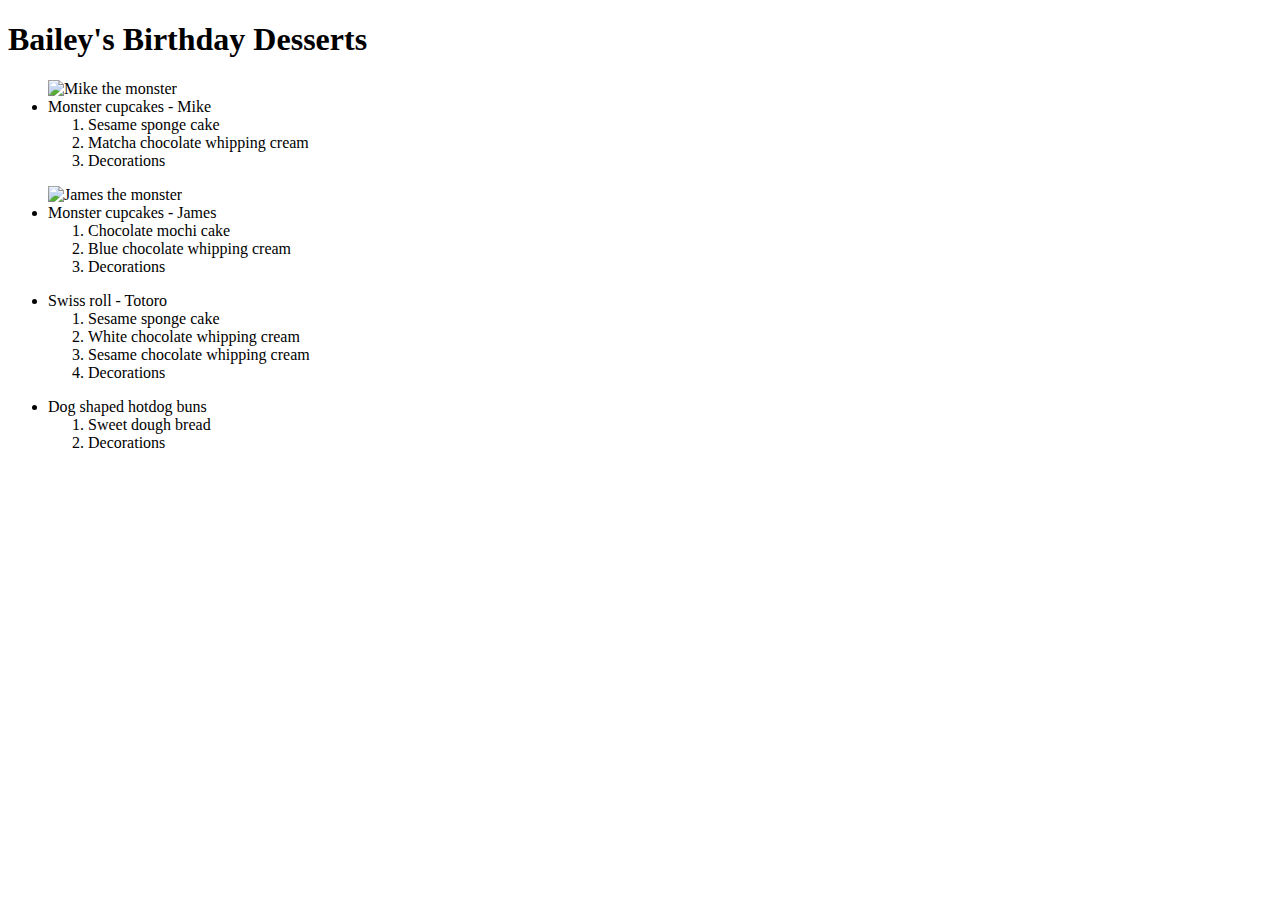
==== index.html @ 33ad0f2d "adding files structure" ====
<!DOCTYPE html>
<html lang="en">
<head>
  <meta charset="UTF-8">
  <meta http-equiv="X-UA-Compatible" content="IE=edge">
  <meta name="viewport" content="width=device-width, initial-scale=1.0">
  <title>Testing-Recipes</title>
</head>
<body>
  <h1>Bailey's Birthday Desserts</h1>
  <ul>
    <img src="./images/mike-monster.jpg" alt="Mike the monster" width="250">
    <li>Monster cupcakes - Mike</li>
      <ol>
        <li>Sesame sponge cake</li>
        <li>Matcha chocolate whipping cream</li>
        <li>Decorations</li>
      </ol>
  </ul>
  <ul>
    <img src="./images/james-monster.jpg" alt="James the monster" height="250">
    <li>Monster cupcakes - James</li>
      <ol>
        <li>Chocolate mochi cake</li>
        <li>Blue chocolate whipping cream</li>
        <li>Decorations</li>
      </ol>
  </ul>
  <ul>
    <li>Swiss roll - Totoro</li>
      <ol>
        <li>Sesame sponge cake</li>
        <li>White chocolate whipping cream</li>
        <li>Sesame chocolate whipping cream</li>
        <li>Decorations</li>
      </ol>
  </ul>
  <ul>
    <li>Dog shaped hotdog buns</li>
      <ol>
        <li>Sweet dough bread</li>
        <li>Decorations</li>
      </ol>
  </ul>
</body>
</html>
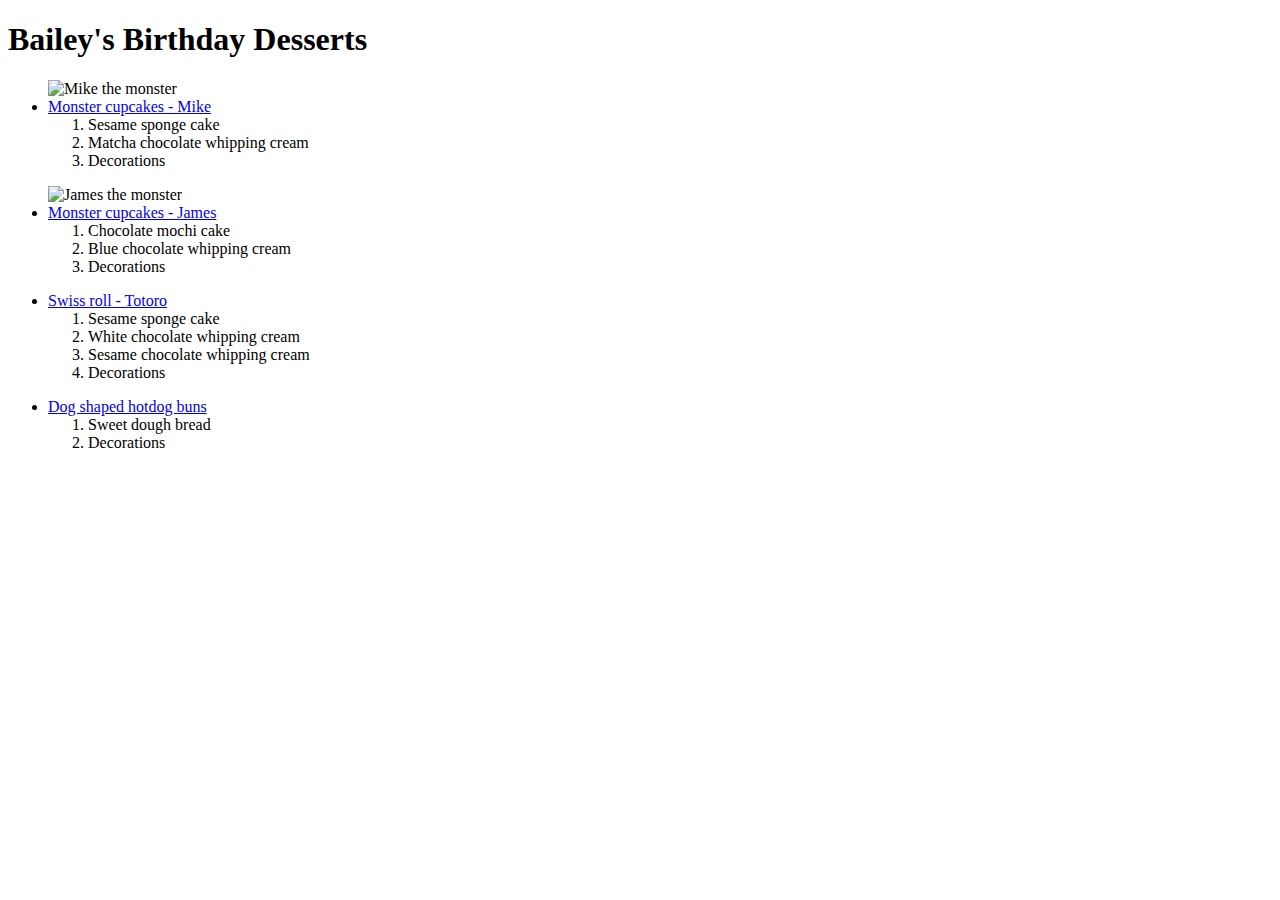
==== commit 7383ed55: "Linking home page and other recipe pages" ====
--- a/index.html
+++ b/index.html
@@ -10,7 +10,7 @@
   <h1>Bailey's Birthday Desserts</h1>
   <ul>
     <img src="./images/mike-monster.jpg" alt="Mike the monster" width="250">
-    <li>Monster cupcakes - Mike</li>
+    <li><a href="./recipes/mike-cupcake-deco.html">Monster cupcakes - Mike</a></li>
       <ol>
         <li>Sesame sponge cake</li>
         <li>Matcha chocolate whipping cream</li>
@@ -19,7 +19,7 @@
   </ul>
   <ul>
     <img src="./images/james-monster.jpg" alt="James the monster" height="250">
-    <li>Monster cupcakes - James</li>
+    <li><a href="./recipes/james-cupcake-deco.html">Monster cupcakes - James</a></li>
       <ol>
         <li>Chocolate mochi cake</li>
         <li>Blue chocolate whipping cream</li>
@@ -27,7 +27,7 @@
       </ol>
   </ul>
   <ul>
-    <li>Swiss roll - Totoro</li>
+    <li><a href="./recipes/swiss-roll-deco.html">Swiss roll - Totoro</a></li>
       <ol>
         <li>Sesame sponge cake</li>
         <li>White chocolate whipping cream</li>
@@ -36,7 +36,7 @@
       </ol>
   </ul>
   <ul>
-    <li>Dog shaped hotdog buns</li>
+    <li><a href="./recipes/hot-dog-bun-deco.html">Dog shaped hotdog buns</a></li>
       <ol>
         <li>Sweet dough bread</li>
         <li>Decorations</li>
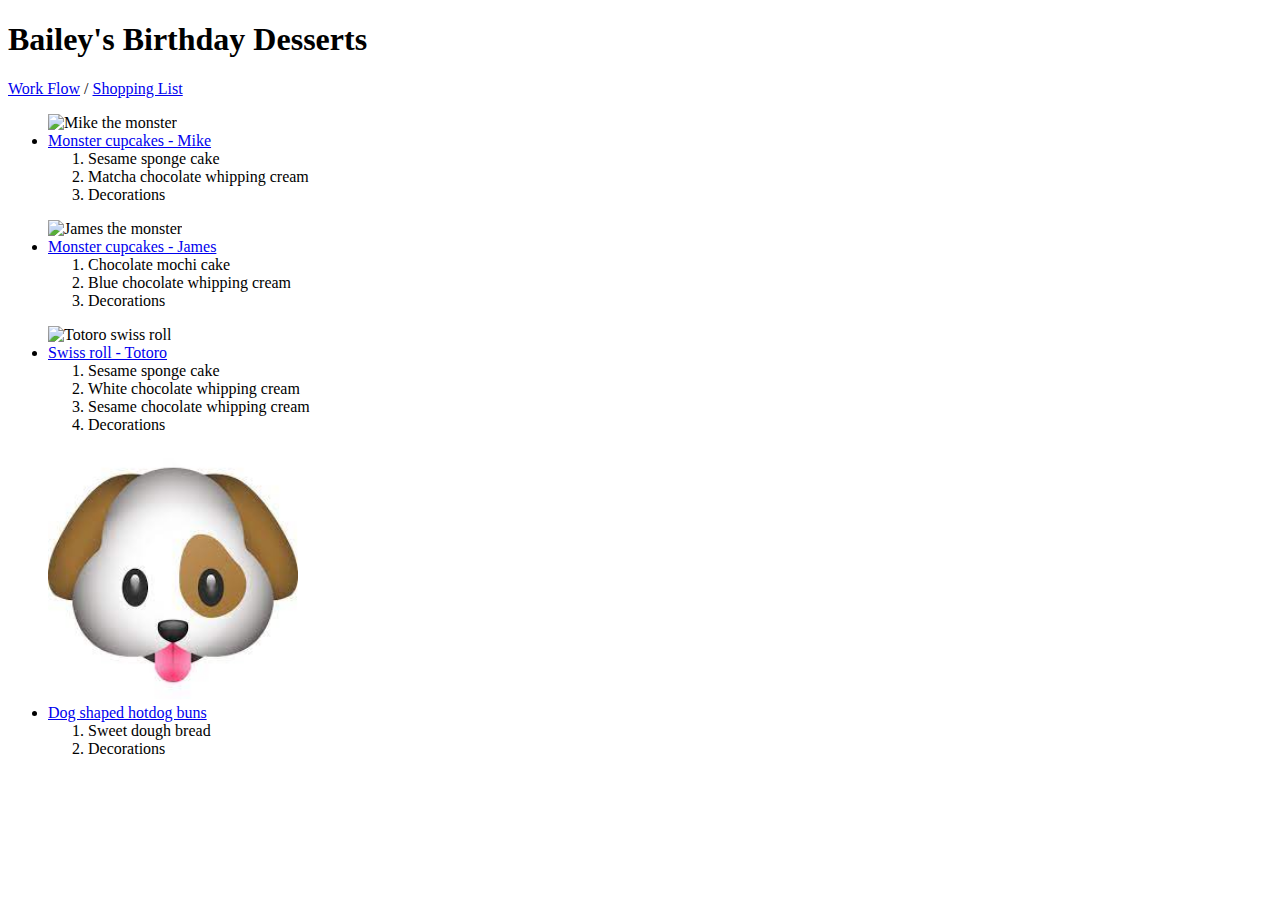
==== commit cfae71b9: "Adding and linking dog's image to home page" ====
--- a/index.html
+++ b/index.html
@@ -8,6 +8,7 @@
 </head>
 <body>
   <h1>Bailey's Birthday Desserts</h1>
+  <p><a href="./plans/working-flow.html">Work Flow</a> / <a href="./plans/shopping-list.html">Shopping List</a></p>
   <ul>
     <img src="./images/mike-monster.jpg" alt="Mike the monster" width="250">
     <li><a href="./recipes/mike-cupcake-deco.html">Monster cupcakes - Mike</a></li>
@@ -27,6 +28,7 @@
       </ol>
   </ul>
   <ul>
+    <img src="./images/totoro.jpeg" alt="Totoro swiss roll" height="250">
     <li><a href="./recipes/swiss-roll-deco.html">Swiss roll - Totoro</a></li>
       <ol>
         <li>Sesame sponge cake</li>
@@ -36,6 +38,7 @@
       </ol>
   </ul>
   <ul>
+    <img src="./images/dog-emoji.jpeg" alt="Dog emoji" height="250">
     <li><a href="./recipes/hot-dog-bun-deco.html">Dog shaped hotdog buns</a></li>
       <ol>
         <li>Sweet dough bread</li>
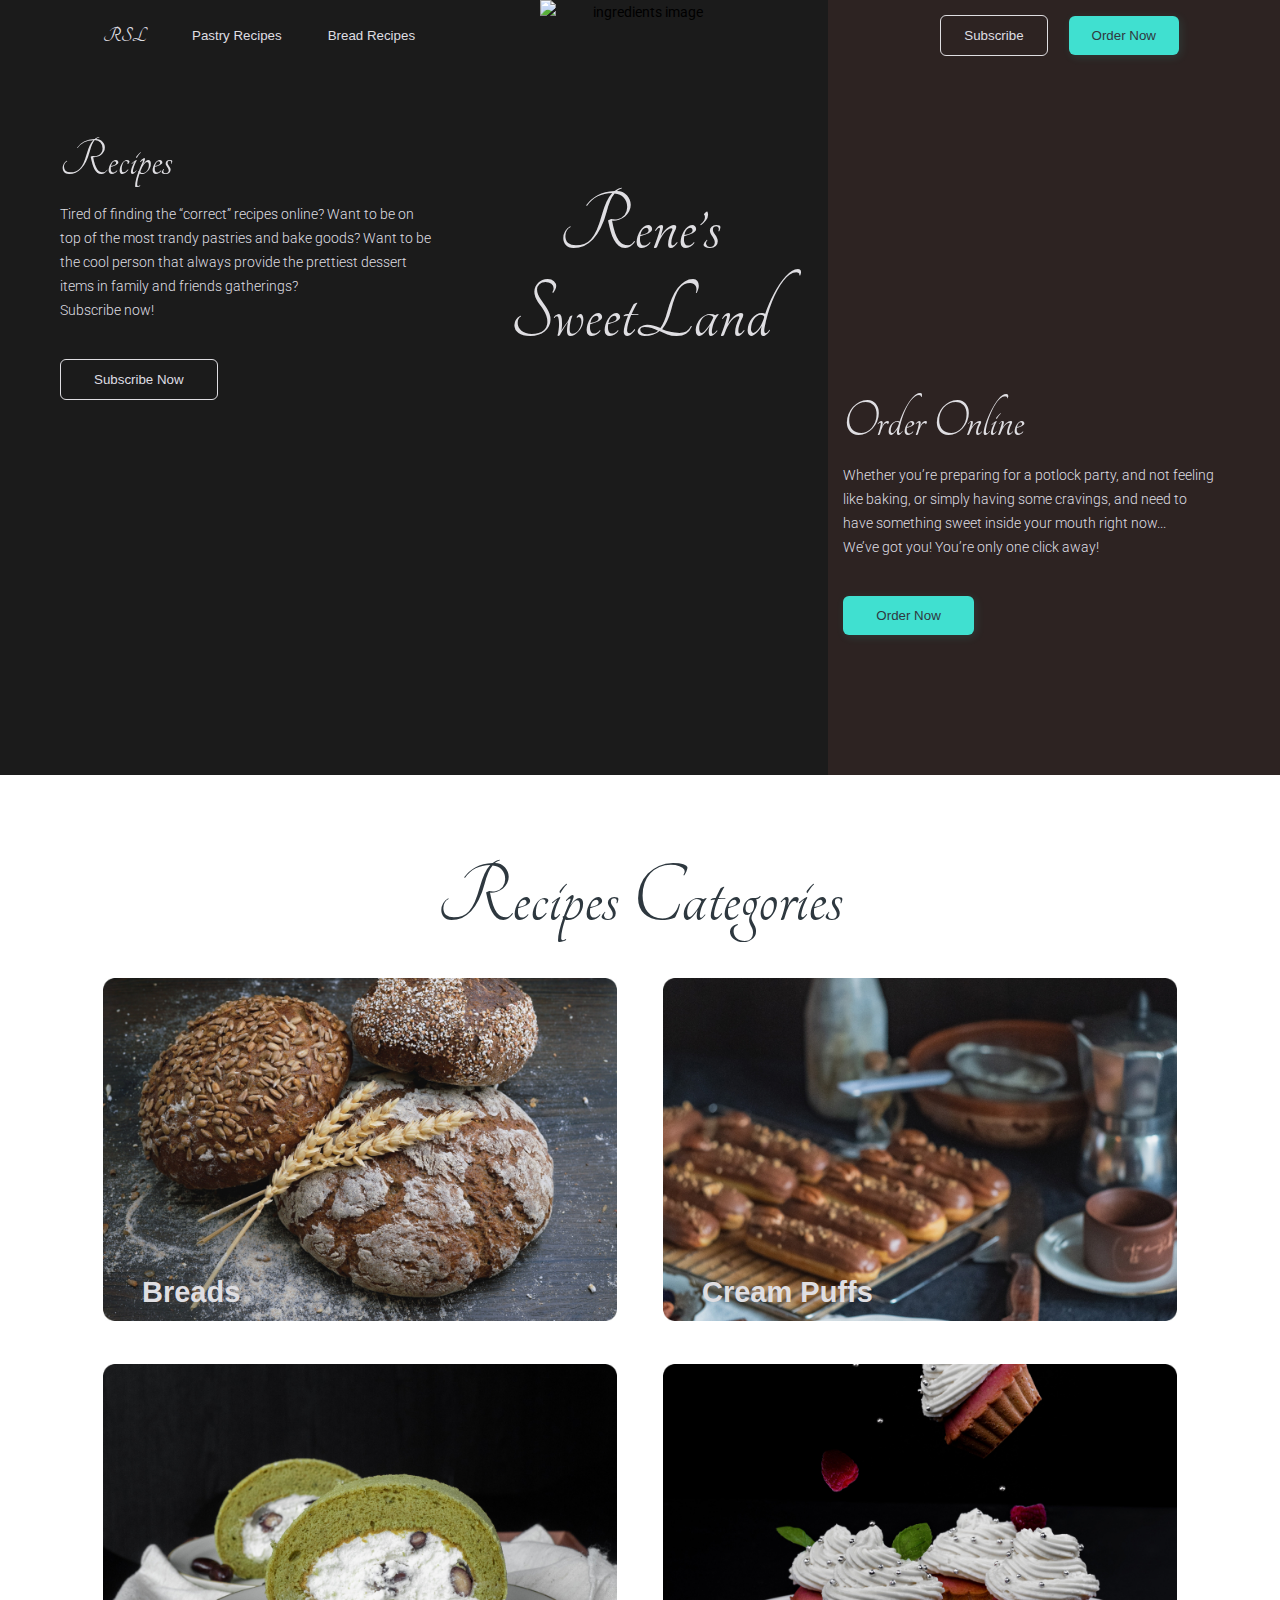
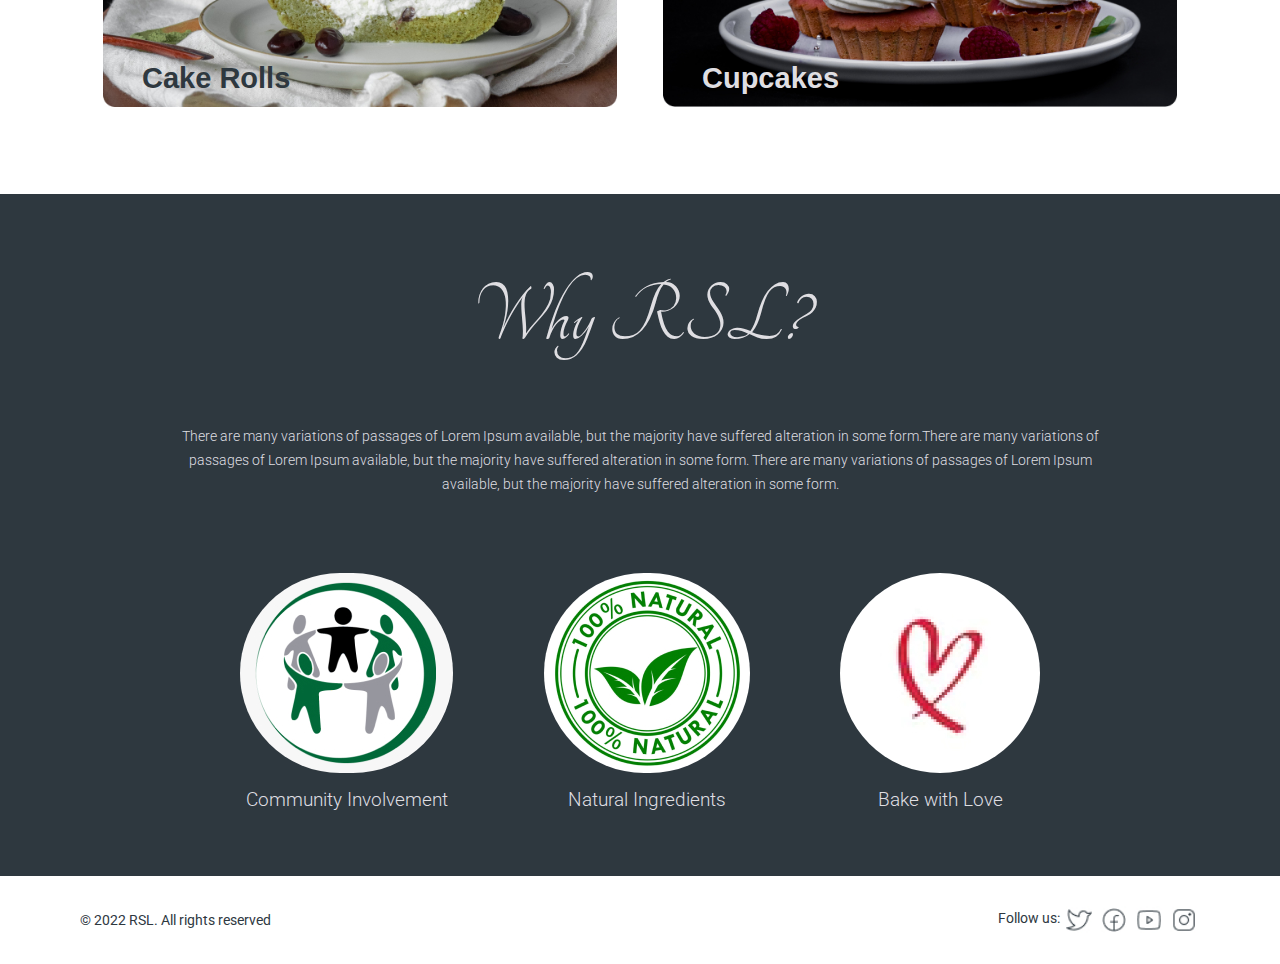
==== commit 6500d1c4: "rsl landing page html and css" ====
--- a/index.html
+++ b/index.html
@@ -4,13 +4,118 @@
   <meta charset="UTF-8">
   <meta http-equiv="X-UA-Compatible" content="IE=edge">
   <meta name="viewport" content="width=device-width, initial-scale=1.0">
-  <title>Testing-Recipes</title>
+  <title>RSL</title>
+  <link href="https://fonts.googleapis.com/css?family=Tangerine:regular,700" rel="stylesheet" />
+  <link href="https://fonts.googleapis.com/css?family=Roboto:100,100italic,300,300italic,regular,italic,500,500italic,700,700italic,900,900italic" rel="stylesheet" />
+  <link rel="stylesheet" href="style.css">
 </head>
 <body>
-  <h1>Bailey's Birthday Desserts</h1>
-  <p><a href="./plans/working-flow.html">Work Flow</a> / <a href="./plans/shopping-list.html">Shopping List</a></p>
-  <ul>
-    <img src="./images/mike-monster.jpg" alt="Mike the monster" width="250">
+  <!-- --------------------------------------------NavBar-------------------------------------------- -->
+  <nav>
+    <ul class="menu">
+      <li class="logo-wrapper">
+        <button class="logo tangerine text-white" href="index.html">
+          <h3>RSL</h3>
+        </button>
+      </li>
+      <li>
+        <button href="#pastryrecipes">Pastry Recipes</button>
+      </li>
+      <li>
+        <button href="#breadrecipes">Bread Recipes</button>
+      </li>
+      </ul>
+      <ul class="menu float-right">
+      <li>
+        <button class="button-secondary" href="#subscribe">Subscribe</button>
+      </li>
+      <li>
+        <button class="button-primary" href="#orderNow">Order Now</button>
+      </li>
+    </ul>
+  </nav>
+  <!-- --------------------------------------------Header-------------------------------------------- -->
+  <main class="header-wrapper">
+    <div class="header-left text-white">
+      <h2 class="tangerine">Recipes</h2>
+      <h5>Tired of finding the “correct” recipes online? Want to be on top of the most trandy pastries and bake goods? Want to be the cool person that always provide the prettiest dessert items in family and friends gatherings? <br> Subscribe now!</h5>
+      <button class="button-secondary" href="#subscribe">Subscribe Now</button>
+    </div>
+    <div class="header-center">
+    <h1 class="text-center-overlap text-white tangerine">Rene’s <br> SweetLand</h1>
+    <img src="images/pablo-merchan-montes-SCbq6uKCyMY-unsplash.jpg" alt="ingredients image" class="header-image">
+    </div>
+    <div class="header-right text-white">
+      <h2 class="tangerine">Order Online</h2>
+      <h5>Whether you’re preparing for a potlock party, and not feeling like baking, or simply having some cravings, and need to have something sweet inside your mouth right now...
+        <br>
+        We’ve got you! You’re only one click away!</h5>
+      <button class="button-primary" href="#orderNow">Order Now</button>
+    </div>
+  </main>
+  <!-- --------------------------------------------CATEGORIES-------------------------------------------- -->
+  <section class="section-wrapper">
+    <h1 class="tangerine text-black">Recipes Categories</h1>
+    <div class="category-wrapper">
+      <button>
+        <h2>Breads</h2>
+        <img class="category-image" src="./images/bread.jpg" alt="Bread Recipes">
+      </button>
+      <button>
+        <h2>Cream Puffs</h2>
+        <img class="category-image" src="./images/cream-puff.jpg" alt="Cream Puff Recipes">
+      </button>
+    </div>
+    <div class="category-wrapper">
+      <button class="text-black">
+        <h2>Cake Rolls</h2>
+        <img class="category-image" src="./images/cake-roll.jpg" alt="Cake Roll Recipes">
+      </button>
+      <button>
+        <h2>Cupcakes</h2>
+        <img class="category-image" src="./images/cupcake.jpg" alt="Cupcake Recipes">
+      </button>
+    </div>
+  </section>
+  <!-- --------------------------------------------WHY RSL SECTION-------------------------------------------- -->
+  <section class="section-wrapper background-black">
+    <h1 class="tangerine text-white">Why RSL?</h1>
+    <h5 class="text-white">There are many variations of passages of Lorem Ipsum available, but the majority have suffered alteration in some form.There are many variations of passages of Lorem Ipsum available, but the majority have suffered alteration in some form. There are many variations of passages of Lorem Ipsum available, but the majority have suffered alteration in some form.</h5>
+    <div class="icons">
+      <div class="icon">
+        <img src="./images/community-icon.jpg" alt="Community Involvement">
+        <h4 class="text-white">Community Involvement</h5>
+      </div>
+      <div class="icon">
+        <img src="./images/natural-icon.jpg" alt="Natural Ingredients">
+        <h4 class="text-white">Natural Ingredients</h5>
+      </div>
+      <div class="icon">
+        <img src="./images/heart-icon.jpg" alt="Bake with Love">
+        <h4 class="text-white">Bake with Love</h5>
+      </div>
+    </div>
+  </section>
+  <!-- --------------------------------------------WHY RSL SECTION-------------------------------------------- -->
+  <footer>
+    <div class="text-black">© 2022 RSL. All rights reserved</div>
+    <div class="text-black">Follow us:
+      <button>
+        <img src="./images/TwitterLogo.jpg" alt="Twitter Icon">
+      </button>
+      <button>
+        <img src="./images/FacebookLogo.jpg" alt="Facebook Icon">
+      </button>
+      <button>
+        <img src="./images/YoutubeLogo.jpg" alt="Youtube Icon">
+      </button>
+      <button>
+        <img src="./images/InstagramLogo.jpg" alt="Instagram Icon">
+      </button>
+    </div>
+  </footer>
+    <!-- --------------------------------------------RECIPES-------------------------------------------- -->
+  <!-- <ul>
     <li><a href="./recipes/mike-cupcake-deco.html">Monster cupcakes - Mike</a></li>
       <ol>
         <li>Sesame sponge cake</li>
@@ -19,7 +124,6 @@
       </ol>
   </ul>
   <ul>
-    <img src="./images/james-monster.jpg" alt="James the monster" height="250">
     <li><a href="./recipes/james-cupcake-deco.html">Monster cupcakes - James</a></li>
       <ol>
         <li>Chocolate mochi cake</li>
@@ -28,7 +132,6 @@
       </ol>
   </ul>
   <ul>
-    <img src="./images/totoro.jpeg" alt="Totoro swiss roll" height="250">
     <li><a href="./recipes/swiss-roll-deco.html">Swiss roll - Totoro</a></li>
       <ol>
         <li>Sesame sponge cake</li>
@@ -38,12 +141,11 @@
       </ol>
   </ul>
   <ul>
-    <img src="./images/dog-emoji.jpeg" alt="Dog emoji" height="250">
     <li><a href="./recipes/hot-dog-bun-deco.html">Dog shaped hotdog buns</a></li>
       <ol>
         <li>Sweet dough bread</li>
         <li>Decorations</li>
       </ol>
-  </ul>
+  </ul> -->
 </body>
 </html>--- a/style.css
+++ b/style.css
@@ -0,0 +1,263 @@
+/* IN GENERAL */
+@font-face {
+    font-family: harleyScript;
+    src: url(harley-script/harley.ttf);
+}
+
+body {
+    font-family: Roboto, Arial, Helvetica, sans-serif;
+    font-size: 14px;
+    line-height: 172%;
+    font-stretch: expanded;
+    display: flex;
+    flex-direction: column;
+    width: 100%;
+    background-color: #fff;
+    margin: 0;
+}
+
+.section-wrapper {
+    padding: 112px 80px 64px 80px;
+    text-align: center;
+}
+
+img {
+    height: 100%;
+    width: auto;
+}
+
+h1 {
+    font-size: 88px;
+    font-weight: 300;
+    margin: 0;
+}
+h2 {
+    font-size: 55px;
+    font-weight: 300;
+    margin: 0;
+}
+h3 {
+    font-size: 21px;
+    font-weight: 300;
+    margin: 0;
+}
+h4 {
+    font-size: 19px;
+    font-weight: 300;
+    margin: 0;
+}
+h5 {
+    font-size: 14px;
+    font-weight: 300;
+    margin: 0;
+}
+
+button {
+    background-color: transparent;
+    border-radius: 6px;
+    text-decoration: none;
+    font-weight: medium;
+    border-style: none;
+    cursor: pointer;
+    color: #DFDEE2;
+    padding: 0 23px;
+}
+.button-primary {
+    background-color: #40E0D0;
+    color: #30383E;
+    border-style: none;
+    box-shadow: 2px 2px 10px rgba(64,224,208, .12);
+    padding: 12px 23px;
+    margin-right: 21px;
+}
+.button-secondary {
+    border: 1px solid #DFDEE2;
+    margin-right: 21px;
+    padding: 12px 23px;
+}
+
+.tangerine {
+    font-family: Tangerine; 
+}
+
+.text-white {
+    color: #DFDEE2;
+}
+
+.text-black {
+    color: #2E383F;
+}
+
+.background-black {
+    background-color: #2E383F;
+}
+
+/* NAVBAR */
+nav {
+    display: flex;
+    background-color: transparent;
+    position: absolute;
+    width: 100%;
+    margin: 0;
+    padding: 0;
+}
+
+ul {
+    padding: 0;
+}
+
+li {
+    margin: 0;
+    padding: 0;
+    list-style-type: none;
+}
+
+.menu{
+    display: flex;
+    align-items: center;
+    width: 100%;
+    margin: 15px 80px;
+}
+
+.float-right {
+    justify-content: flex-end;
+}
+
+.logo h3 {
+    font-weight: 900;
+}
+
+/* MAIN HEADER */
+main {
+    display: flex;
+    height: fit-content;
+    width: 100%;
+}
+
+.header-left {
+    background-color: #1B1B1B;
+    flex: 1;
+    padding: 149px 15px 0 60px;
+}
+
+.header-right {
+    background-color: #2D2322;
+    flex: 1;
+    padding: 410px 60px 0 15px;
+}
+
+.header-center {
+    flex: 1;
+    position: relative;
+    background-color: #1B1B1B;
+    text-align: center;
+}
+
+.header-image {
+    height:100%;
+    width: 100%;
+    min-width: 200px;
+    min-height: 500px;
+}
+
+.header-center .text-center-overlap {
+    position: absolute;
+    top: 35%;
+    left: 50%;
+    line-height: 88px;
+    transform: translate(-50%, -50%);
+}
+
+.header-left .tangerine {
+    margin-bottom: 29px;
+}
+
+.header-left .button-secondary {
+    padding: 12px 33px;
+    margin-top: 37px;
+}
+
+.header-right .tangerine {
+    margin-bottom: 29px;
+}
+
+.header-right .button-primary {
+    margin-top: 37px;
+    margin-bottom: 140px;
+    padding: 12px 33px;
+}
+
+/* CATEGORY SECTION */
+.category-wrapper {
+    display: flex;
+    justify-content: space-between;
+    position: relative;
+    text-align: center;
+}
+
+.section-wrapper h1 {
+    margin-bottom: 47px;
+}
+
+.category-wrapper button {
+   width: 100%;
+}
+
+.category-wrapper h2 {
+    position: absolute;
+    font-size: 29px;
+    font-weight: 700;
+    bottom: 35px;
+    margin-left: 39px;
+}
+
+.category-wrapper .category-image {
+    width: 100%;
+    height: auto;
+    margin: 20px 0;
+}
+
+/* WHY RSL SECTION */
+.icons {
+    display: flex;
+    justify-content: space-between;
+    margin-top: 30px;
+    padding: 0 160px;
+}
+
+.icon {
+    display: flex;
+    flex-direction: column;
+}
+
+.icon img {
+    border-radius: 200px;
+    margin-bottom: 15px;
+}
+
+.section-wrapper h5 {
+    padding: 47px 100px;
+}
+
+/* FOOTER */
+footer {
+    display: flex;
+    justify-content: space-between;
+    align-items: center;
+    padding: 30px 80px;
+}
+
+footer div {
+    display: flex;
+}
+
+footer button {
+    padding: 0 5px;
+}
+
+/* RESPONSIVE CSS */
+@media only screen and (max-height:530px) {
+    .header-image {
+        display: none;
+    }
+  }